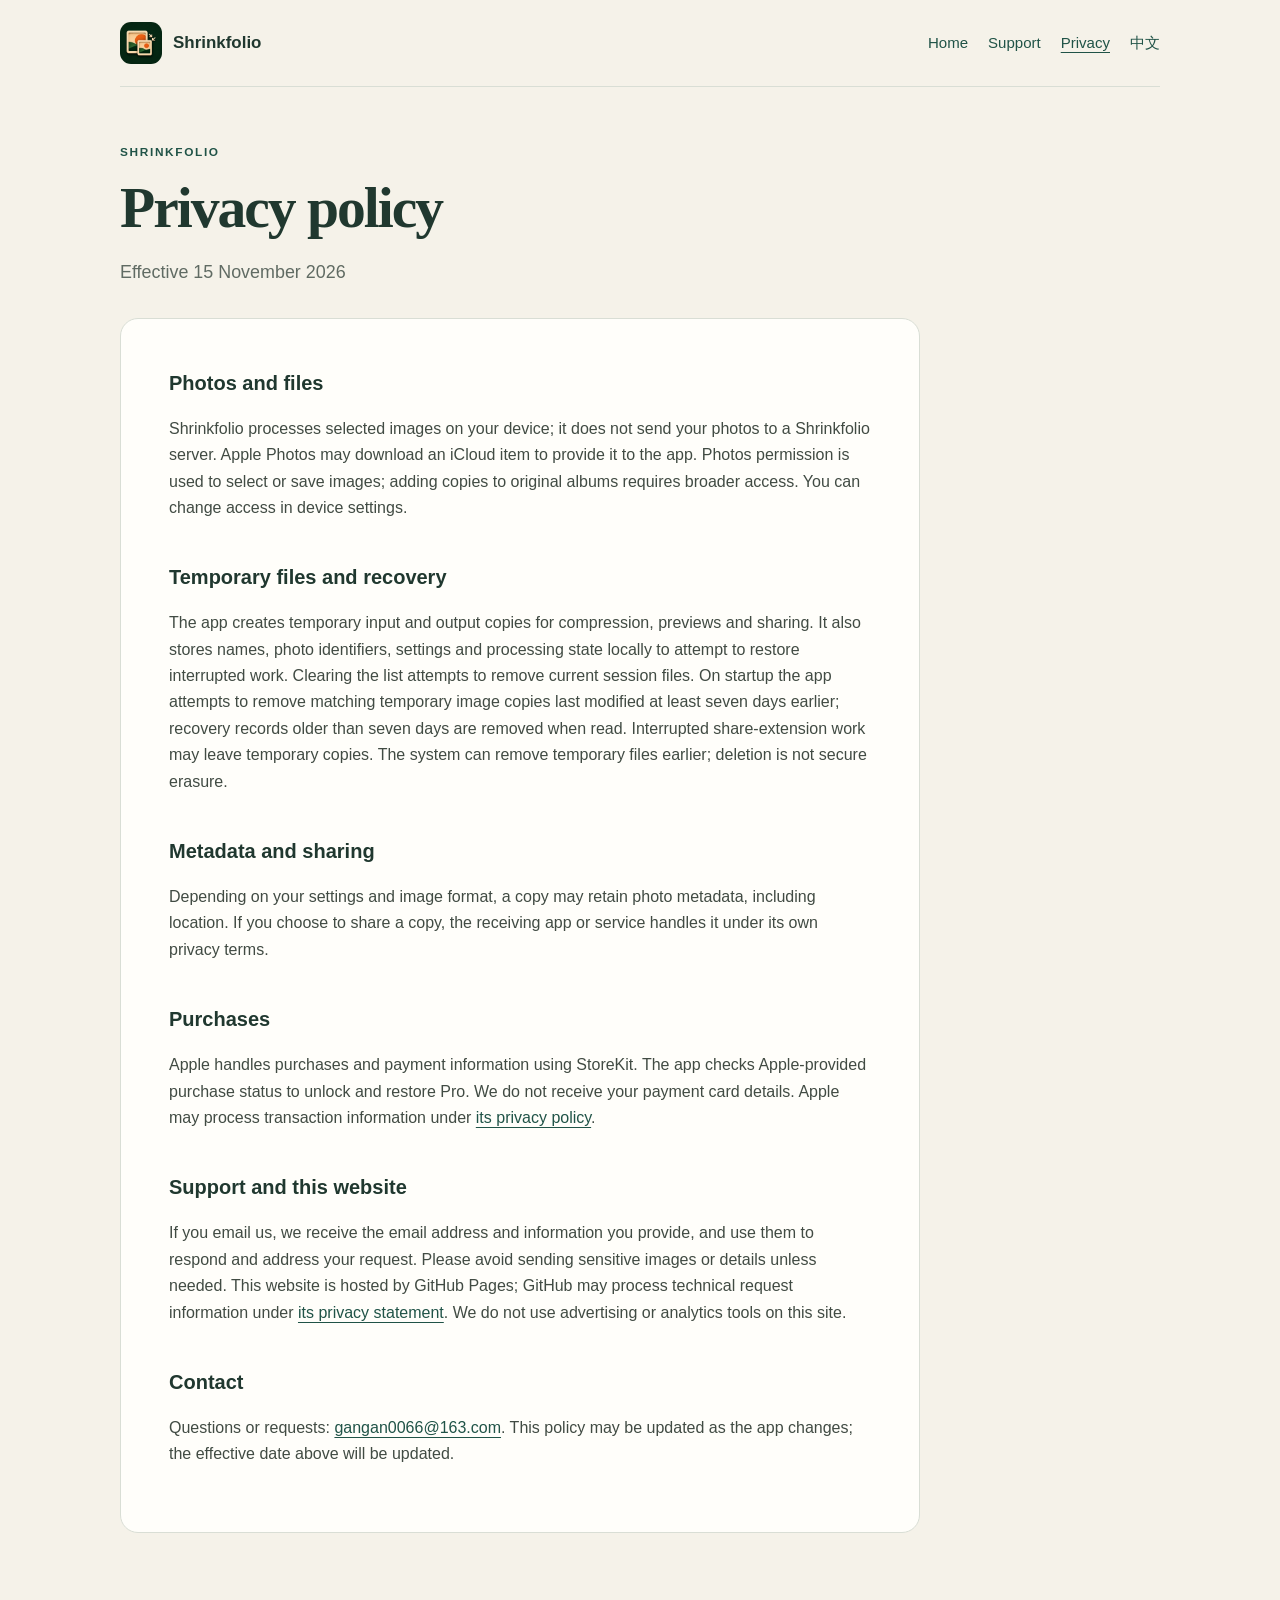
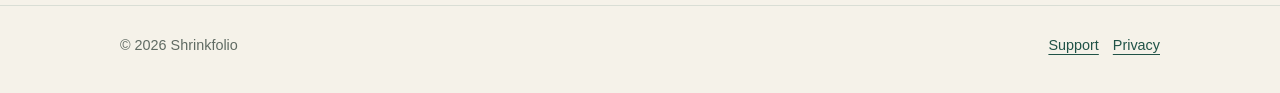
==== en/privacy.html @ 63c45c49 "Publish support and privacy pages" ====
<!doctype html><html lang="en"><head><meta charset="utf-8"><meta name="viewport" content="width=device-width,initial-scale=1"><title>Privacy policy · Shrinkfolio</title><link rel="stylesheet" href="../assets/style.css"></head><body><header class="wrap nav"><a class="brand" href="home.html"><img src="../assets/icon.png" alt="">Shrinkfolio</a><nav class="links" aria-label="Navigation"><a href="home.html">Home</a><a href="support.html">Support</a><a href="privacy.html" aria-current="page">Privacy</a><a href="../zh/privacy.html">中文</a></nav></header><main class="wrap"><div class="page"><div class="eyebrow">SHRINKFOLIO</div><h1>Privacy policy</h1><p class="lead">Effective 15 November 2026</p><article class="article"><h2>Photos and files</h2><p>Shrinkfolio processes selected images on your device; it does not send your photos to a Shrinkfolio server. Apple Photos may download an iCloud item to provide it to the app. Photos permission is used to select or save images; adding copies to original albums requires broader access. You can change access in device settings.</p><h2>Temporary files and recovery</h2><p>The app creates temporary input and output copies for compression, previews and sharing. It also stores names, photo identifiers, settings and processing state locally to attempt to restore interrupted work. Clearing the list attempts to remove current session files. On startup the app attempts to remove matching temporary image copies last modified at least seven days earlier; recovery records older than seven days are removed when read. Interrupted share-extension work may leave temporary copies. The system can remove temporary files earlier; deletion is not secure erasure.</p><h2>Metadata and sharing</h2><p>Depending on your settings and image format, a copy may retain photo metadata, including location. If you choose to share a copy, the receiving app or service handles it under its own privacy terms.</p><h2>Purchases</h2><p>Apple handles purchases and payment information using StoreKit. The app checks Apple-provided purchase status to unlock and restore Pro. We do not receive your payment card details. Apple may process transaction information under <a href="https://www.apple.com/legal/privacy/">its privacy policy</a>.</p><h2>Support and this website</h2><p>If you email us, we receive the email address and information you provide, and use them to respond and address your request. Please avoid sending sensitive images or details unless needed. This website is hosted by GitHub Pages; GitHub may process technical request information under <a href="https://docs.github.com/en/site-policy/privacy-policies/github-general-privacy-statement">its privacy statement</a>. We do not use advertising or analytics tools on this site.</p><h2>Contact</h2><p>Questions or requests: <a href="mailto:gangan0066@163.com">gangan0066@163.com</a>. This policy may be updated as the app changes; the effective date above will be updated.</p></article></div></main><footer><div class="wrap"><span>© 2026 Shrinkfolio</span><span><a href="support.html">Support</a>　<a href="privacy.html">Privacy</a></span></div></footer></body></html>
---- assets/style.css ----
:root{color-scheme:light;--ink:#20382f;--text:#252b27;--muted:#606b63;--paper:#f5f2e9;--card:#fffefa;--line:#d9ded5;--green:#205347;--gold:#ba8451}*{box-sizing:border-box}html{scroll-behavior:smooth}body{margin:0;background:var(--paper);color:var(--text);font:16px/1.65 -apple-system,BlinkMacSystemFont,"Segoe UI",sans-serif}a{color:var(--green);text-underline-offset:4px}a:focus-visible,summary:focus-visible{outline:3px solid #bd8650;outline-offset:4px}.wrap{width:min(1040px,calc(100% - 40px));margin:auto}.draft{background:#e9deca;color:#493a29;padding:10px 0;font-size:.85rem}.nav{display:flex;align-items:center;gap:24px;padding:22px 0;border-bottom:1px solid var(--line)}.brand{display:flex;align-items:center;gap:11px;text-decoration:none;color:var(--ink);font-weight:700;font-size:1.06rem}.brand img{width:42px;height:42px;border-radius:11px}.links{display:flex;align-items:center;gap:20px;margin-left:auto;flex-wrap:wrap}.links a{text-decoration:none;font-size:.94rem}.links a[aria-current=page]{text-decoration:underline}.hero{padding:76px 0 52px;display:grid;grid-template-columns:minmax(0,1.4fr) minmax(200px,.6fr);gap:50px;align-items:center}.eyebrow{color:var(--green);text-transform:uppercase;letter-spacing:.14em;font-size:.74rem;font-weight:700}.hero h1,.page h1{font-family:Georgia,"Songti SC",serif;color:var(--ink);font-size:clamp(2.45rem,6vw,4.6rem);line-height:1.07;letter-spacing:-.035em;margin:14px 0 20px}.hero p,.lead{color:var(--muted);font-size:1.12rem;max-width:56ch}.mark{display:grid;place-items:center;aspect-ratio:1;background:#e8e4d8;border-radius:38%;padding:15%;transform:rotate(4deg)}.mark img{width:100%;border-radius:25%;box-shadow:0 18px 45px #2a392c24}.button{display:inline-flex;align-items:center;justify-content:center;min-height:48px;padding:10px 20px;background:var(--green);color:white;border-radius:10px;text-decoration:none;font-weight:650;margin:14px 12px 0 0}.secondary{background:transparent;color:var(--green);border:1px solid #92aba1}.grid{display:grid;grid-template-columns:repeat(3,1fr);gap:16px;padding:0 0 68px}.tile,.article{background:var(--card);border:1px solid var(--line);border-radius:18px;padding:26px}.tile span{color:var(--gold);font-family:Georgia,serif;font-size:1.3rem}.tile h2{font-size:1.1rem;color:var(--ink);margin:12px 0 6px}.tile p{font-size:.95rem;color:var(--muted);margin:0}.page{padding:56px 0 72px;max-width:800px}.page h1{font-size:clamp(2.4rem,5vw,3.6rem)}.article{margin-top:30px;padding:clamp(22px,5vw,48px)}.article h2{font-size:1.25rem;color:var(--ink);margin:2em 0 .4em}.article h2:first-child{margin-top:0}.article p,.article li{color:#414b43}.article ul,.article ol{padding-left:1.4em}.callout{border-left:3px solid var(--gold);padding:1px 0 1px 18px;color:var(--muted)}footer{border-top:1px solid var(--line);padding:28px 0 36px;color:var(--muted);font-size:.9rem}footer .wrap{display:flex;justify-content:space-between;gap:20px;flex-wrap:wrap}@media(max-width:680px){.wrap{width:min(100% - 32px,1040px)}.nav{align-items:flex-start}.links{gap:12px}.hero{grid-template-columns:1fr;padding:48px 0 36px;gap:24px}.mark{width:144px;order:-1;border-radius:32%}.grid{grid-template-columns:1fr;padding-bottom:45px}.page{padding-top:38px}.article{border-radius:14px}.tile{padding:20px}}
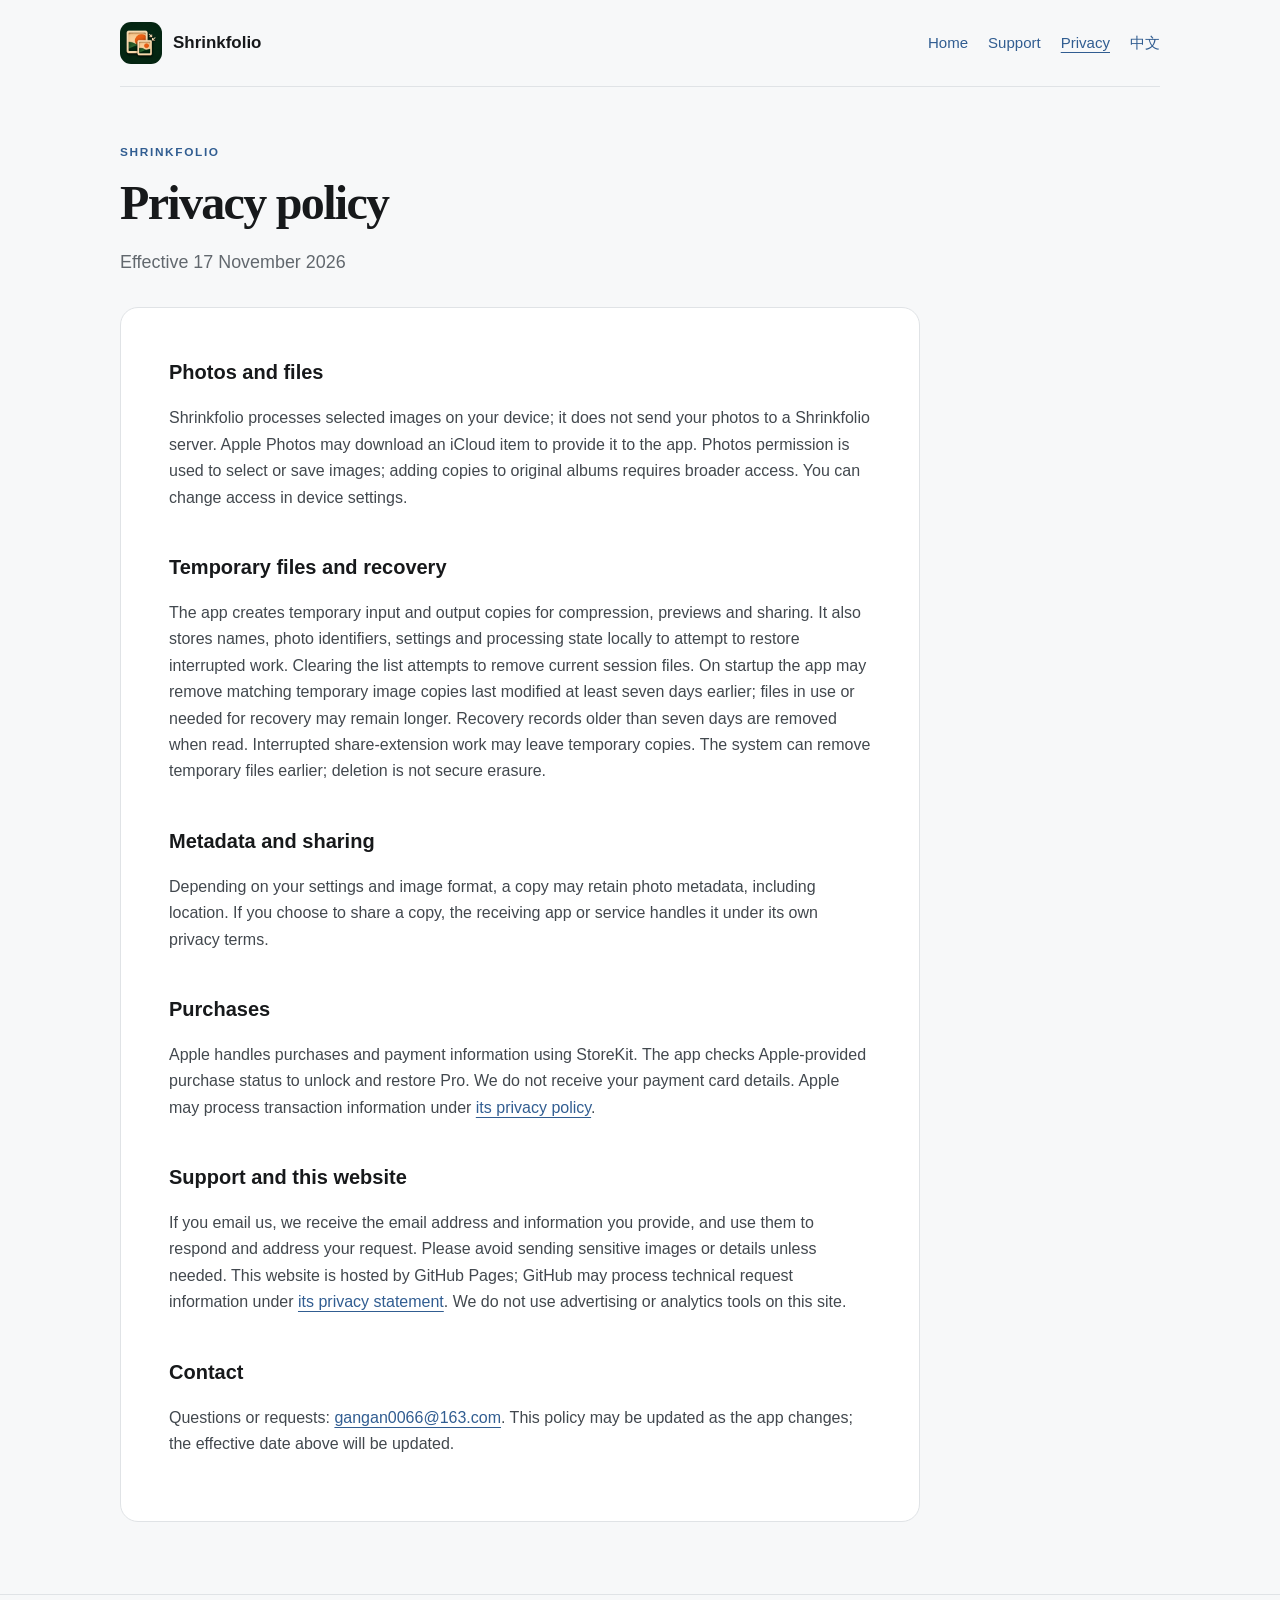
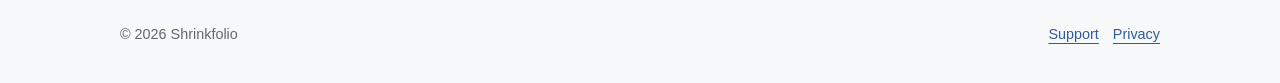
==== commit 3cd17b1f: "Clarify retention of recovery files" ====
--- a/en/privacy.html
+++ b/en/privacy.html
@@ -1 +1 @@
-<!doctype html><html lang="en"><head><meta charset="utf-8"><meta name="viewport" content="width=device-width,initial-scale=1"><title>Privacy policy · Shrinkfolio</title><link rel="stylesheet" href="../assets/style.css"></head><body><header class="wrap nav"><a class="brand" href="home.html"><img src="../assets/icon.png" alt="">Shrinkfolio</a><nav class="links" aria-label="Navigation"><a href="home.html">Home</a><a href="support.html">Support</a><a href="privacy.html" aria-current="page">Privacy</a><a href="../zh/privacy.html">中文</a></nav></header><main class="wrap"><div class="page"><div class="eyebrow">SHRINKFOLIO</div><h1>Privacy policy</h1><p class="lead">Effective 15 November 2026</p><article class="article"><h2>Photos and files</h2><p>Shrinkfolio processes selected images on your device; it does not send your photos to a Shrinkfolio server. Apple Photos may download an iCloud item to provide it to the app. Photos permission is used to select or save images; adding copies to original albums requires broader access. You can change access in device settings.</p><h2>Temporary files and recovery</h2><p>The app creates temporary input and output copies for compression, previews and sharing. It also stores names, photo identifiers, settings and processing state locally to attempt to restore interrupted work. Clearing the list attempts to remove current session files. On startup the app attempts to remove matching temporary image copies last modified at least seven days earlier; recovery records older than seven days are removed when read. Interrupted share-extension work may leave temporary copies. The system can remove temporary files earlier; deletion is not secure erasure.</p><h2>Metadata and sharing</h2><p>Depending on your settings and image format, a copy may retain photo metadata, including location. If you choose to share a copy, the receiving app or service handles it under its own privacy terms.</p><h2>Purchases</h2><p>Apple handles purchases and payment information using StoreKit. The app checks Apple-provided purchase status to unlock and restore Pro. We do not receive your payment card details. Apple may process transaction information under <a href="https://www.apple.com/legal/privacy/">its privacy policy</a>.</p><h2>Support and this website</h2><p>If you email us, we receive the email address and information you provide, and use them to respond and address your request. Please avoid sending sensitive images or details unless needed. This website is hosted by GitHub Pages; GitHub may process technical request information under <a href="https://docs.github.com/en/site-policy/privacy-policies/github-general-privacy-statement">its privacy statement</a>. We do not use advertising or analytics tools on this site.</p><h2>Contact</h2><p>Questions or requests: <a href="mailto:gangan0066@163.com">gangan0066@163.com</a>. This policy may be updated as the app changes; the effective date above will be updated.</p></article></div></main><footer><div class="wrap"><span>© 2026 Shrinkfolio</span><span><a href="support.html">Support</a>　<a href="privacy.html">Privacy</a></span></div></footer></body></html>+<!doctype html><html lang="en"><head><meta charset="utf-8"><meta name="viewport" content="width=device-width,initial-scale=1"><title>Privacy policy · Shrinkfolio</title><link rel="stylesheet" href="../assets/style.css"></head><body><header class="wrap nav"><a class="brand" href="home.html"><img src="../assets/icon.png" alt="">Shrinkfolio</a><nav class="links" aria-label="Navigation"><a href="home.html">Home</a><a href="support.html">Support</a><a href="privacy.html" aria-current="page">Privacy</a><a href="../zh/privacy.html">中文</a></nav></header><main class="wrap"><div class="page"><div class="eyebrow">SHRINKFOLIO</div><h1>Privacy policy</h1><p class="lead">Effective 17 November 2026</p><article class="article"><h2>Photos and files</h2><p>Shrinkfolio processes selected images on your device; it does not send your photos to a Shrinkfolio server. Apple Photos may download an iCloud item to provide it to the app. Photos permission is used to select or save images; adding copies to original albums requires broader access. You can change access in device settings.</p><h2>Temporary files and recovery</h2><p>The app creates temporary input and output copies for compression, previews and sharing. It also stores names, photo identifiers, settings and processing state locally to attempt to restore interrupted work. Clearing the list attempts to remove current session files. On startup the app may remove matching temporary image copies last modified at least seven days earlier; files in use or needed for recovery may remain longer. Recovery records older than seven days are removed when read. Interrupted share-extension work may leave temporary copies. The system can remove temporary files earlier; deletion is not secure erasure.</p><h2>Metadata and sharing</h2><p>Depending on your settings and image format, a copy may retain photo metadata, including location. If you choose to share a copy, the receiving app or service handles it under its own privacy terms.</p><h2>Purchases</h2><p>Apple handles purchases and payment information using StoreKit. The app checks Apple-provided purchase status to unlock and restore Pro. We do not receive your payment card details. Apple may process transaction information under <a href="https://www.apple.com/legal/privacy/">its privacy policy</a>.</p><h2>Support and this website</h2><p>If you email us, we receive the email address and information you provide, and use them to respond and address your request. Please avoid sending sensitive images or details unless needed. This website is hosted by GitHub Pages; GitHub may process technical request information under <a href="https://docs.github.com/en/site-policy/privacy-policies/github-general-privacy-statement">its privacy statement</a>. We do not use advertising or analytics tools on this site.</p><h2>Contact</h2><p>Questions or requests: <a href="mailto:gangan0066@163.com">gangan0066@163.com</a>. This policy may be updated as the app changes; the effective date above will be updated.</p></article></div></main><footer><div class="wrap"><span>© 2026 Shrinkfolio</span><span><a href="support.html">Support</a>　<a href="privacy.html">Privacy</a></span></div></footer></body></html>
--- a/assets/style.css
+++ b/assets/style.css
@@ -1 +1 @@
-:root{color-scheme:light;--ink:#20382f;--text:#252b27;--muted:#606b63;--paper:#f5f2e9;--card:#fffefa;--line:#d9ded5;--green:#205347;--gold:#ba8451}*{box-sizing:border-box}html{scroll-behavior:smooth}body{margin:0;background:var(--paper);color:var(--text);font:16px/1.65 -apple-system,BlinkMacSystemFont,"Segoe UI",sans-serif}a{color:var(--green);text-underline-offset:4px}a:focus-visible,summary:focus-visible{outline:3px solid #bd8650;outline-offset:4px}.wrap{width:min(1040px,calc(100% - 40px));margin:auto}.draft{background:#e9deca;color:#493a29;padding:10px 0;font-size:.85rem}.nav{display:flex;align-items:center;gap:24px;padding:22px 0;border-bottom:1px solid var(--line)}.brand{display:flex;align-items:center;gap:11px;text-decoration:none;color:var(--ink);font-weight:700;font-size:1.06rem}.brand img{width:42px;height:42px;border-radius:11px}.links{display:flex;align-items:center;gap:20px;margin-left:auto;flex-wrap:wrap}.links a{text-decoration:none;font-size:.94rem}.links a[aria-current=page]{text-decoration:underline}.hero{padding:76px 0 52px;display:grid;grid-template-columns:minmax(0,1.4fr) minmax(200px,.6fr);gap:50px;align-items:center}.eyebrow{color:var(--green);text-transform:uppercase;letter-spacing:.14em;font-size:.74rem;font-weight:700}.hero h1,.page h1{font-family:Georgia,"Songti SC",serif;color:var(--ink);font-size:clamp(2.45rem,6vw,4.6rem);line-height:1.07;letter-spacing:-.035em;margin:14px 0 20px}.hero p,.lead{color:var(--muted);font-size:1.12rem;max-width:56ch}.mark{display:grid;place-items:center;aspect-ratio:1;background:#e8e4d8;border-radius:38%;padding:15%;transform:rotate(4deg)}.mark img{width:100%;border-radius:25%;box-shadow:0 18px 45px #2a392c24}.button{display:inline-flex;align-items:center;justify-content:center;min-height:48px;padding:10px 20px;background:var(--green);color:white;border-radius:10px;text-decoration:none;font-weight:650;margin:14px 12px 0 0}.secondary{background:transparent;color:var(--green);border:1px solid #92aba1}.grid{display:grid;grid-template-columns:repeat(3,1fr);gap:16px;padding:0 0 68px}.tile,.article{background:var(--card);border:1px solid var(--line);border-radius:18px;padding:26px}.tile span{color:var(--gold);font-family:Georgia,serif;font-size:1.3rem}.tile h2{font-size:1.1rem;color:var(--ink);margin:12px 0 6px}.tile p{font-size:.95rem;color:var(--muted);margin:0}.page{padding:56px 0 72px;max-width:800px}.page h1{font-size:clamp(2.4rem,5vw,3.6rem)}.article{margin-top:30px;padding:clamp(22px,5vw,48px)}.article h2{font-size:1.25rem;color:var(--ink);margin:2em 0 .4em}.article h2:first-child{margin-top:0}.article p,.article li{color:#414b43}.article ul,.article ol{padding-left:1.4em}.callout{border-left:3px solid var(--gold);padding:1px 0 1px 18px;color:var(--muted)}footer{border-top:1px solid var(--line);padding:28px 0 36px;color:var(--muted);font-size:.9rem}footer .wrap{display:flex;justify-content:space-between;gap:20px;flex-wrap:wrap}@media(max-width:680px){.wrap{width:min(100% - 32px,1040px)}.nav{align-items:flex-start}.links{gap:12px}.hero{grid-template-columns:1fr;padding:48px 0 36px;gap:24px}.mark{width:144px;order:-1;border-radius:32%}.grid{grid-template-columns:1fr;padding-bottom:45px}.page{padding-top:38px}.article{border-radius:14px}.tile{padding:20px}}
+:root{color-scheme:light;--ink:#17191b;--text:#25282b;--muted:#62686e;--paper:#f7f8f9;--card:#ffffff;--line:#e0e3e6;--green:#315d91;--gold:#67727d}*{box-sizing:border-box}html{scroll-behavior:smooth}body{margin:0;background:var(--paper);color:var(--text);font:16px/1.65 -apple-system,BlinkMacSystemFont,"Segoe UI",sans-serif}a{color:var(--green);text-underline-offset:4px}a:focus-visible,summary:focus-visible{outline:3px solid #315d91;outline-offset:4px}.wrap{width:min(1040px,calc(100% - 40px));margin:auto}.draft{background:#e8ebee;color:#394047;padding:10px 0;font-size:.85rem}.nav{display:flex;align-items:center;gap:24px;padding:22px 0;border-bottom:1px solid var(--line)}.brand{display:flex;align-items:center;gap:11px;text-decoration:none;color:var(--ink);font-weight:700;font-size:1.06rem}.brand img{width:42px;height:42px;border-radius:11px}.links{display:flex;align-items:center;gap:20px;margin-left:auto;flex-wrap:wrap}.links a{text-decoration:none;font-size:.94rem}.links a[aria-current=page]{text-decoration:underline}.hero{padding:76px 0 52px;display:grid;grid-template-columns:minmax(0,1.4fr) minmax(200px,.6fr);gap:50px;align-items:center}.eyebrow{color:var(--green);text-transform:uppercase;letter-spacing:.14em;font-size:.74rem;font-weight:700}.hero h1,.page h1{font-family:Georgia,"Songti SC",serif;color:var(--ink);font-size:clamp(2.45rem,6vw,4.6rem);line-height:1.07;letter-spacing:-.035em;margin:14px 0 20px}.hero p,.lead{color:var(--muted);font-size:1.12rem;max-width:56ch}.mark{display:grid;place-items:center;aspect-ratio:1;background:#e9ecef;border-radius:38%;padding:15%;transform:rotate(4deg)}.mark img{width:100%;border-radius:25%;box-shadow:0 18px 45px #17191b1c}.button{display:inline-flex;align-items:center;justify-content:center;min-height:48px;padding:10px 20px;background:var(--green);color:white;border-radius:10px;text-decoration:none;font-weight:650;margin:14px 12px 0 0}.secondary{background:transparent;color:var(--green);border:1px solid #a8b6c4}.grid{display:grid;grid-template-columns:repeat(3,1fr);gap:16px;padding:0 0 68px}.tile,.article{background:var(--card);border:1px solid var(--line);border-radius:18px;padding:26px}.tile span{color:var(--gold);font-family:Georgia,serif;font-size:1.3rem}.tile h2{font-size:1.1rem;color:var(--ink);margin:12px 0 6px}.tile p{font-size:.95rem;color:var(--muted);margin:0}.page{padding:56px 0 72px;max-width:800px}.page h1{font-size:clamp(2.1rem,4vw,3rem)}.article{margin-top:30px;padding:clamp(22px,5vw,48px)}.article h2{font-size:1.25rem;color:var(--ink);margin:2em 0 .4em}.article h2:first-child{margin-top:0}.article p,.article li{color:#42484e}.article ul,.article ol{padding-left:1.4em}.callout{border-left:3px solid var(--gold);padding:1px 0 1px 18px;color:var(--muted)}footer{border-top:1px solid var(--line);padding:28px 0 36px;color:var(--muted);font-size:.9rem}footer .wrap{display:flex;justify-content:space-between;gap:20px;flex-wrap:wrap}@media(max-width:680px){.wrap{width:min(100% - 32px,1040px)}.nav{align-items:flex-start}.links{gap:12px}.hero{grid-template-columns:1fr;padding:48px 0 36px;gap:24px}.mark{width:144px;order:-1;border-radius:32%}.grid{grid-template-columns:1fr;padding-bottom:45px}.page{padding-top:38px}.article{border-radius:14px}.tile{padding:20px}}
